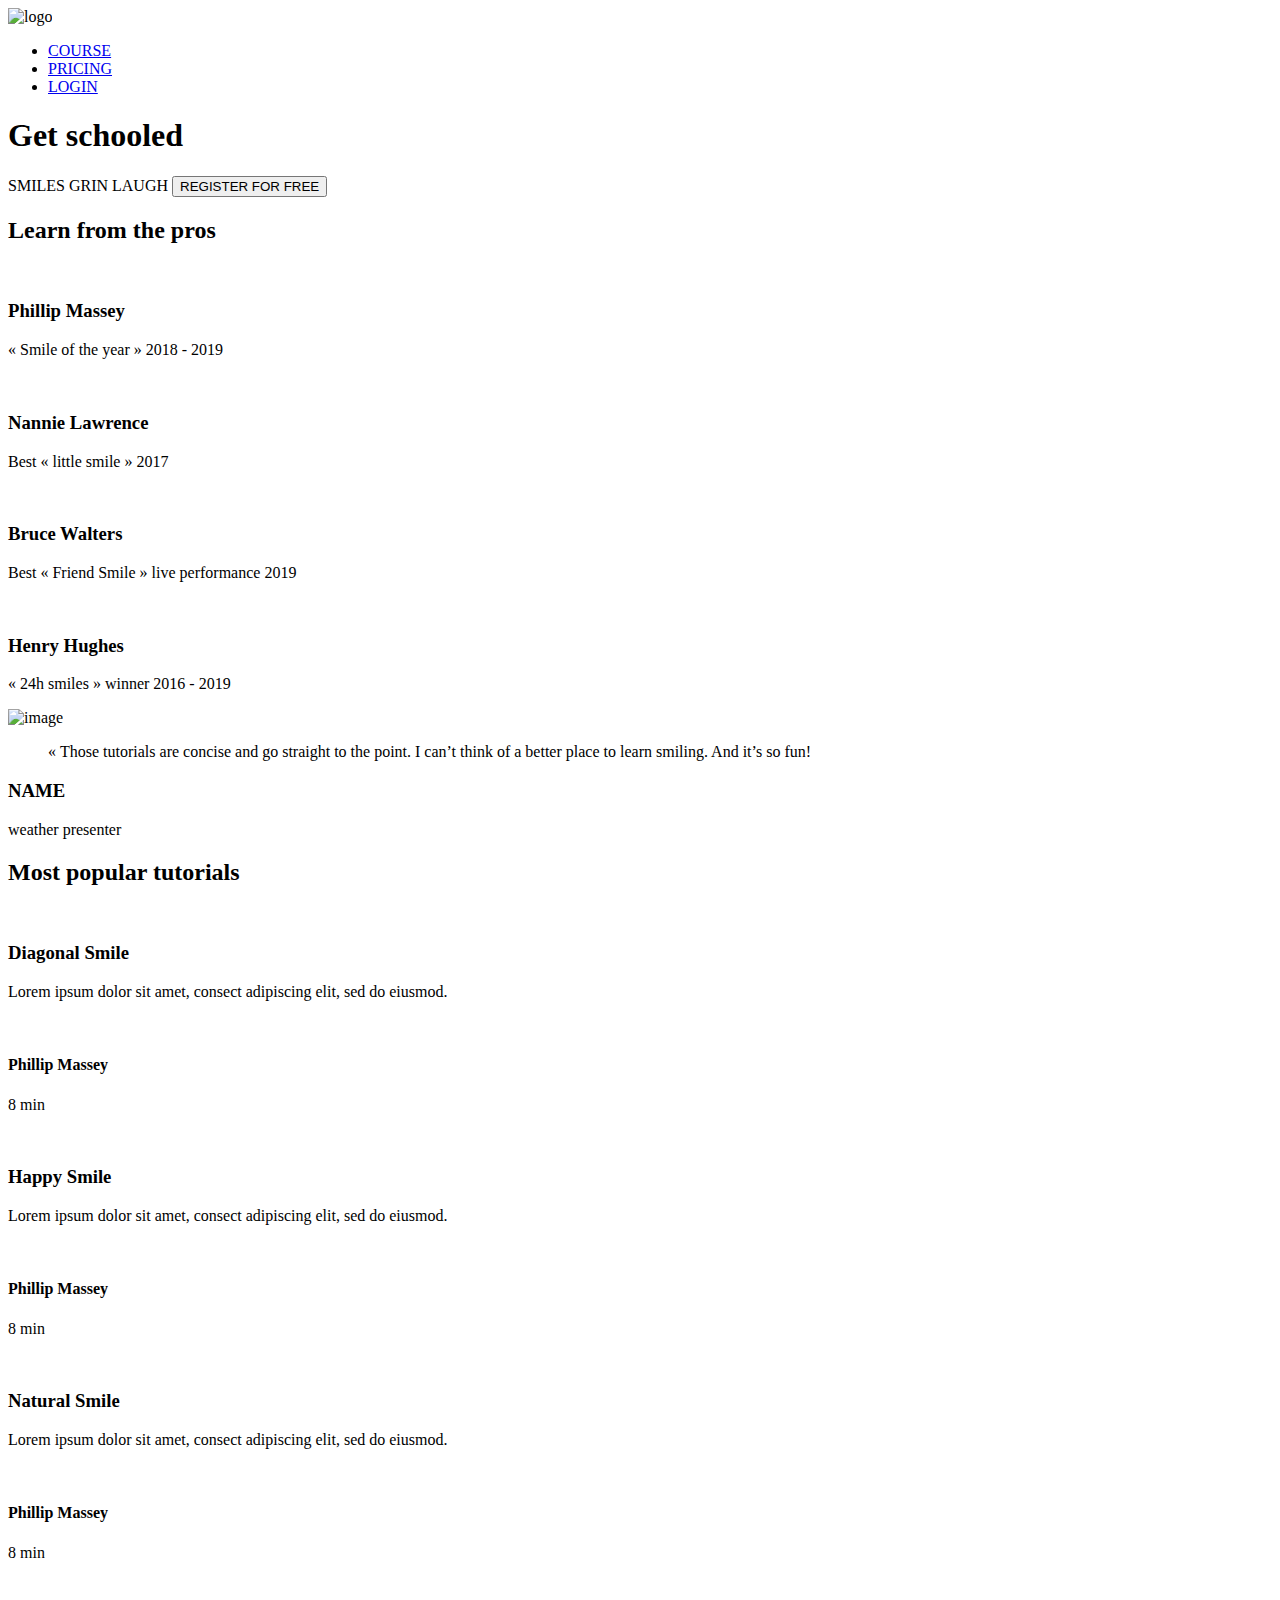
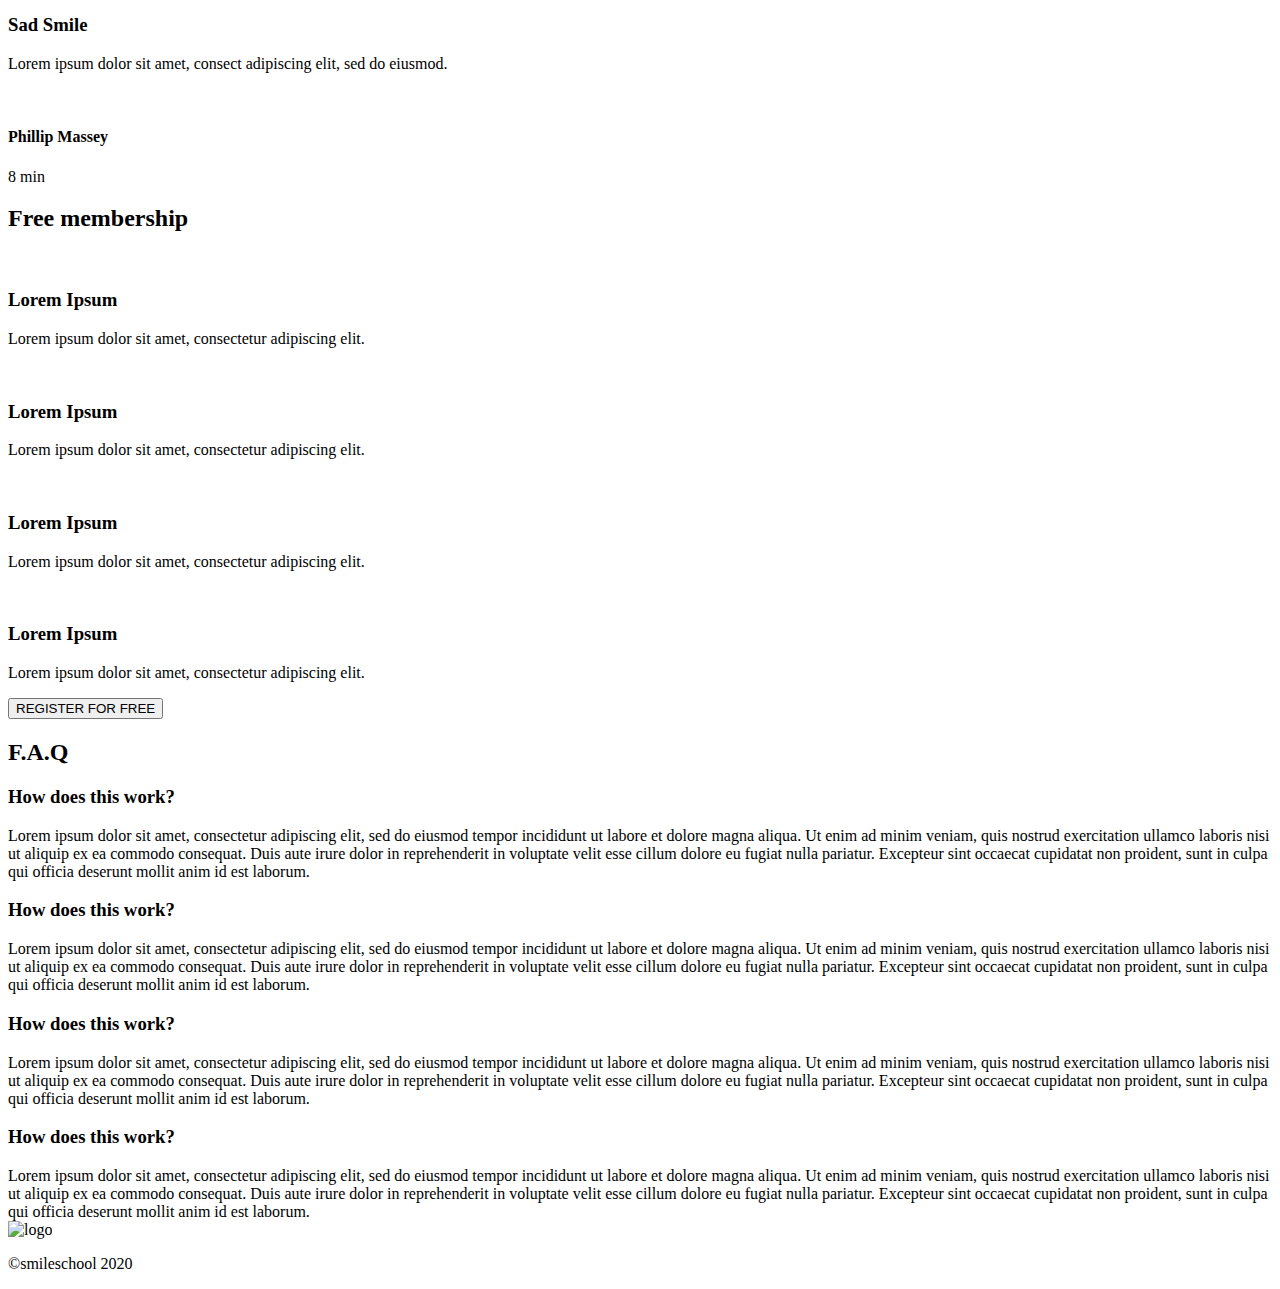
==== css_advanced/index.html @ a1ab59f4 "Initializing the repository,  creating the README file and the index.html file" ====
<!DOCTYPE html>
<html lang="en">
<head>
    <meta charset="UTF-8">
    <meta name="viewport" content="width=device-width, initial-scale=1.0">
    <script src="https://kit.fontawesome.com/4a2b055604.js" crossorigin="anonymous"></script>
    <title>Document</title>
</head>
<body>
    <header>
        <nav>
            <img src="https://fakeimg.pl/250x250?text=Sample+Logo" alt="logo">
          
            <ul>
                <li><a href="#">COURSE</a></li>
                <li><a href="#">PRICING</a></li>
                <li><a href="#">LOGIN</a></li>
            </ul>
        </nav>
        
    </header>
    <main>
        <section>
            <div>
                <h1>Get schooled</h1>
                <span>SMILES</span>
                <span>GRIN</span>
                <span>LAUGH</span>
                <button>REGISTER FOR FREE</button>
            </div>
            <div>
                <h2>Learn from the pros</h2>
                <div>
                    <div>
                        <img src="./images/1 (3).png" alt="">
                        <h3>Phillip Massey</h3>
                        <p>« Smile of the year » 2018 - 2019</p>
                    </div>
                    <div>
                        <img src="./images/6.png" alt="">
                        <h3>Nannie Lawrence</h3>
                        <p>Best « little smile » 2017</p>
                    </div>
                    <div>
                        <img src="./images/7.png" alt="">
                        <h3>Bruce Walters</h3>
                        <p>Best « Friend Smile » live performance 2019</p>
                    </div>
                    <div>
                        <img src="./images/8.png" alt="">
                        <h3>Henry Hughes</h3>
                        <p>« 24h smiles » winner 2016 - 2019</p>
                    </div>
                </div>
            </div>
        </section>
        <section>
            <div>
                <img src="./images/Bitmap.png" alt="image">
            </div>
            <div>
                <blockquote>« Those tutorials are concise and go straight to the point. I can’t think of a better place to learn smiling. And it’s so fun!</blockquote>
                <h3>NAME</h3>
                <P>weather presenter</P>
            </div>
        </section>
        <section>
            <h2>Most popular tutorials</h2>
            <div>
                <img src="./images/Bitmap (1).png" alt="">
                <h3>Diagonal Smile</h3>
                <p>Lorem ipsum dolor sit amet, consect adipiscing elit, sed do eiusmod.</p>
                <div>
                    <img src="./images/1 (3).png" alt="">
                    <h4>Phillip Massey</h4>
                </div>
                <div>
                    <div><i class="fa-solid fa-star"></i></div>
                    <div><i class="fa-solid fa-star"></i></div>
                    <div><i class="fa-solid fa-star"></i></div>
                    <div><i class="fa-solid fa-star"></i></div>
                    <div><i class="fa-solid fa-star"></i></div>
                </div>
                <p>8 min</p>
            </div>
            <div>
                <img src="./images/Bitmap (4).png" alt="">
                <h3>Happy Smile</h3>
                <p>Lorem ipsum dolor sit amet, consect adipiscing elit, sed do eiusmod.</p>
                <div>
                    <img src="./images/1 (3).png" alt="">
                    <h4>Phillip Massey</h4>
                </div>
                <div>
                    <div><i class="fa-solid fa-star"></i></div>
                    <div><i class="fa-solid fa-star"></i></div>
                    <div><i class="fa-solid fa-star"></i></div>
                    <div><i class="fa-solid fa-star"></i></div>
                    <div><i class="fa-solid fa-star"></i></div>
                </div>
                <p>8 min</p>
            </div>
            <div>
                <img src="./images/Bitmap (3).png" alt="">
                <h3>Natural Smile</h3>
                <p>Lorem ipsum dolor sit amet, consect adipiscing elit, sed do eiusmod.</p>
                <div>
                    <img src="./images/1 (3).png" alt="">
                    <h4>Phillip Massey</h4>
                </div>
                <div>
                    <div><i class="fa-solid fa-star"></i></div>
                    <div><i class="fa-solid fa-star"></i></div>
                    <div><i class="fa-solid fa-star"></i></div>
                    <div><i class="fa-solid fa-star"></i></div>
                    <div><i class="fa-solid fa-star"></i></div>
                </div>
                <p>8 min</p>
            </div>
            <div>
                <img src="./images/Bitmap (2).png" alt="">
                <h3>Sad Smile</h3>
                <p>Lorem ipsum dolor sit amet, consect adipiscing elit, sed do eiusmod.</p>
                <div>
                    <img src="./images/1 (3).png" alt="">
                    <h4>Phillip Massey</h4>
                </div>
                <div>
                    <div><i class="fa-solid fa-star"></i></div>
                    <div><i class="fa-solid fa-star"></i></div>
                    <div><i class="fa-solid fa-star"></i></div>
                    <div><i class="fa-solid fa-star"></i></div>
                    <div><i class="fa-solid fa-star"></i></div>
                </div>
                <p>8 min</p>
            </div>
        </section>
        <section>
            <h2>Free membership</h2>
            <div>
                <img src="./images/smile.svg" alt="">
                <h3>Lorem Ipsum</h3>
                <p>Lorem ipsum dolor sit amet, consectetur adipiscing elit.</p>
            </div>
            <div>
                <img src="./images/smile.svg" alt="">
                <h3>Lorem Ipsum</h3>
                <p>Lorem ipsum dolor sit amet, consectetur adipiscing elit.</p>
            </div>
            <div>
                <img src="./images/smile.svg" alt="">
                <h3>Lorem Ipsum</h3>
                <p>Lorem ipsum dolor sit amet, consectetur adipiscing elit.</p>
            </div>
            <div>
                <img src="./images/smile.svg" alt="">
                <h3>Lorem Ipsum</h3>
                <p>Lorem ipsum dolor sit amet, consectetur adipiscing elit.</p>
            </div>
            <button>REGISTER FOR FREE</button>
        </section>
        <section>
            <h2>F.A.Q</h2>
            <div>
                <div>
                    <div>
                        <h3>How does this work?</h3>
                    </div>
                    <div>
                        Lorem ipsum dolor sit amet, consectetur adipiscing elit, sed do eiusmod tempor incididunt ut labore et dolore magna aliqua. Ut enim ad minim veniam, quis nostrud exercitation ullamco laboris nisi ut aliquip ex ea commodo consequat. Duis aute irure dolor in reprehenderit in voluptate velit esse cillum dolore eu fugiat nulla pariatur. Excepteur sint occaecat cupidatat non proident, sunt in culpa qui officia deserunt mollit anim id est laborum.
                    </div>

                    <div>
                        <h3>How does this work?</h3>
                    </div>
                    <div>
                        Lorem ipsum dolor sit amet, consectetur adipiscing elit, sed do eiusmod tempor incididunt ut labore et dolore magna aliqua. Ut enim ad minim veniam, quis nostrud exercitation ullamco laboris nisi ut aliquip ex ea commodo consequat. Duis aute irure dolor in reprehenderit in voluptate velit esse cillum dolore eu fugiat nulla pariatur. Excepteur sint occaecat cupidatat non proident, sunt in culpa qui officia deserunt mollit anim id est laborum.
                    </div>
                </div>
                <div>
                    <div>
                        <h3>How does this work?</h3>
                    </div>
                    <div>
                        Lorem ipsum dolor sit amet, consectetur adipiscing elit, sed do eiusmod tempor incididunt ut labore et dolore magna aliqua. Ut enim ad minim veniam, quis nostrud exercitation ullamco laboris nisi ut aliquip ex ea commodo consequat. Duis aute irure dolor in reprehenderit in voluptate velit esse cillum dolore eu fugiat nulla pariatur. Excepteur sint occaecat cupidatat non proident, sunt in culpa qui officia deserunt mollit anim id est laborum.
                    </div>
                    <div>
                        <h3>How does this work?</h3>
                    </div>
                    <div>
                        Lorem ipsum dolor sit amet, consectetur adipiscing elit, sed do eiusmod tempor incididunt ut labore et dolore magna aliqua. Ut enim ad minim veniam, quis nostrud exercitation ullamco laboris nisi ut aliquip ex ea commodo consequat. Duis aute irure dolor in reprehenderit in voluptate velit esse cillum dolore eu fugiat nulla pariatur. Excepteur sint occaecat cupidatat non proident, sunt in culpa qui officia deserunt mollit anim id est laborum.
                    </div>
                </div>
            </div>
        </section>
    </main>
    <footer>
        <section>
            <div>
                <img src="https://fakeimg.pl/250x250?text=Sample+Logo" alt="logo">
                <div>
                    <i class="fa-brands fa-facebook"></i>
                    <i class="fa-brands fa-twitter"></i>
                    <i class="fa-brands fa-instagram"></i>
                </div>
            </div>
            <p>©smileschool 2020</p>
        </section>
    </footer>
</body>
</html>
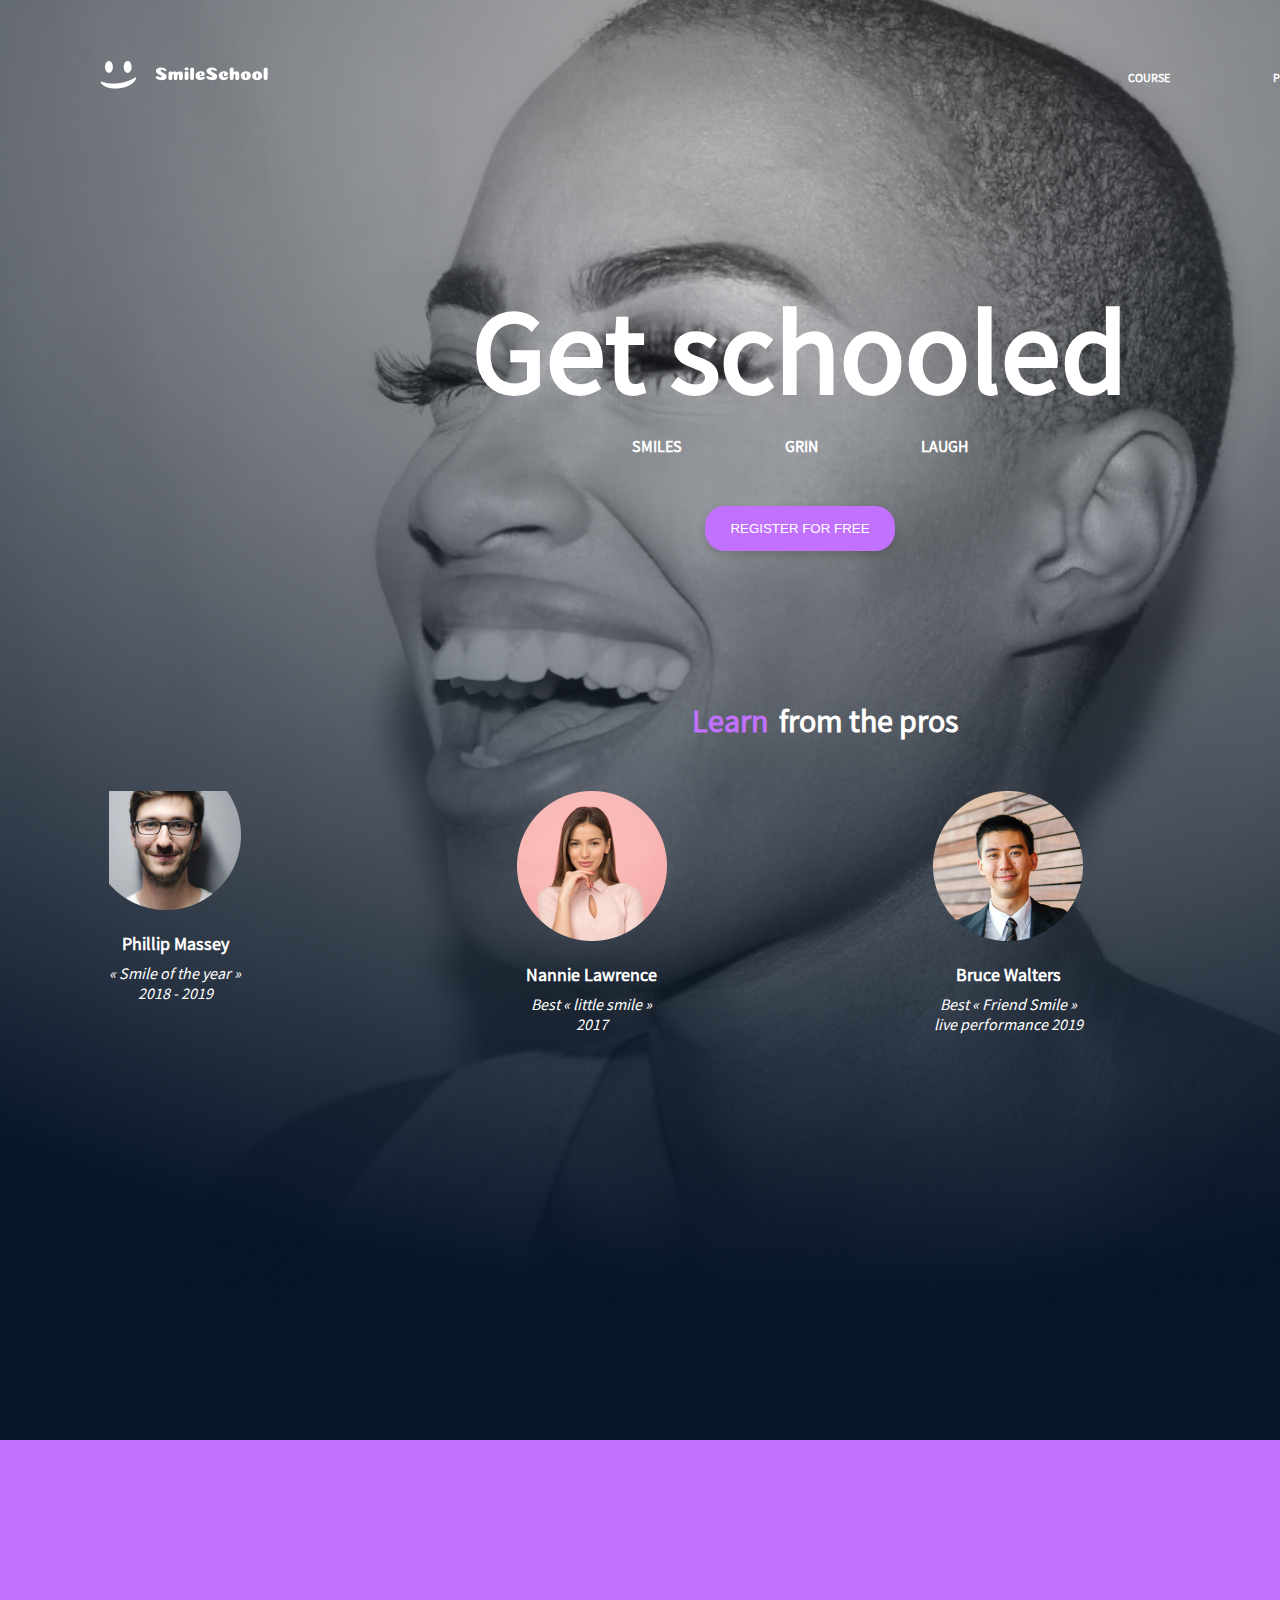
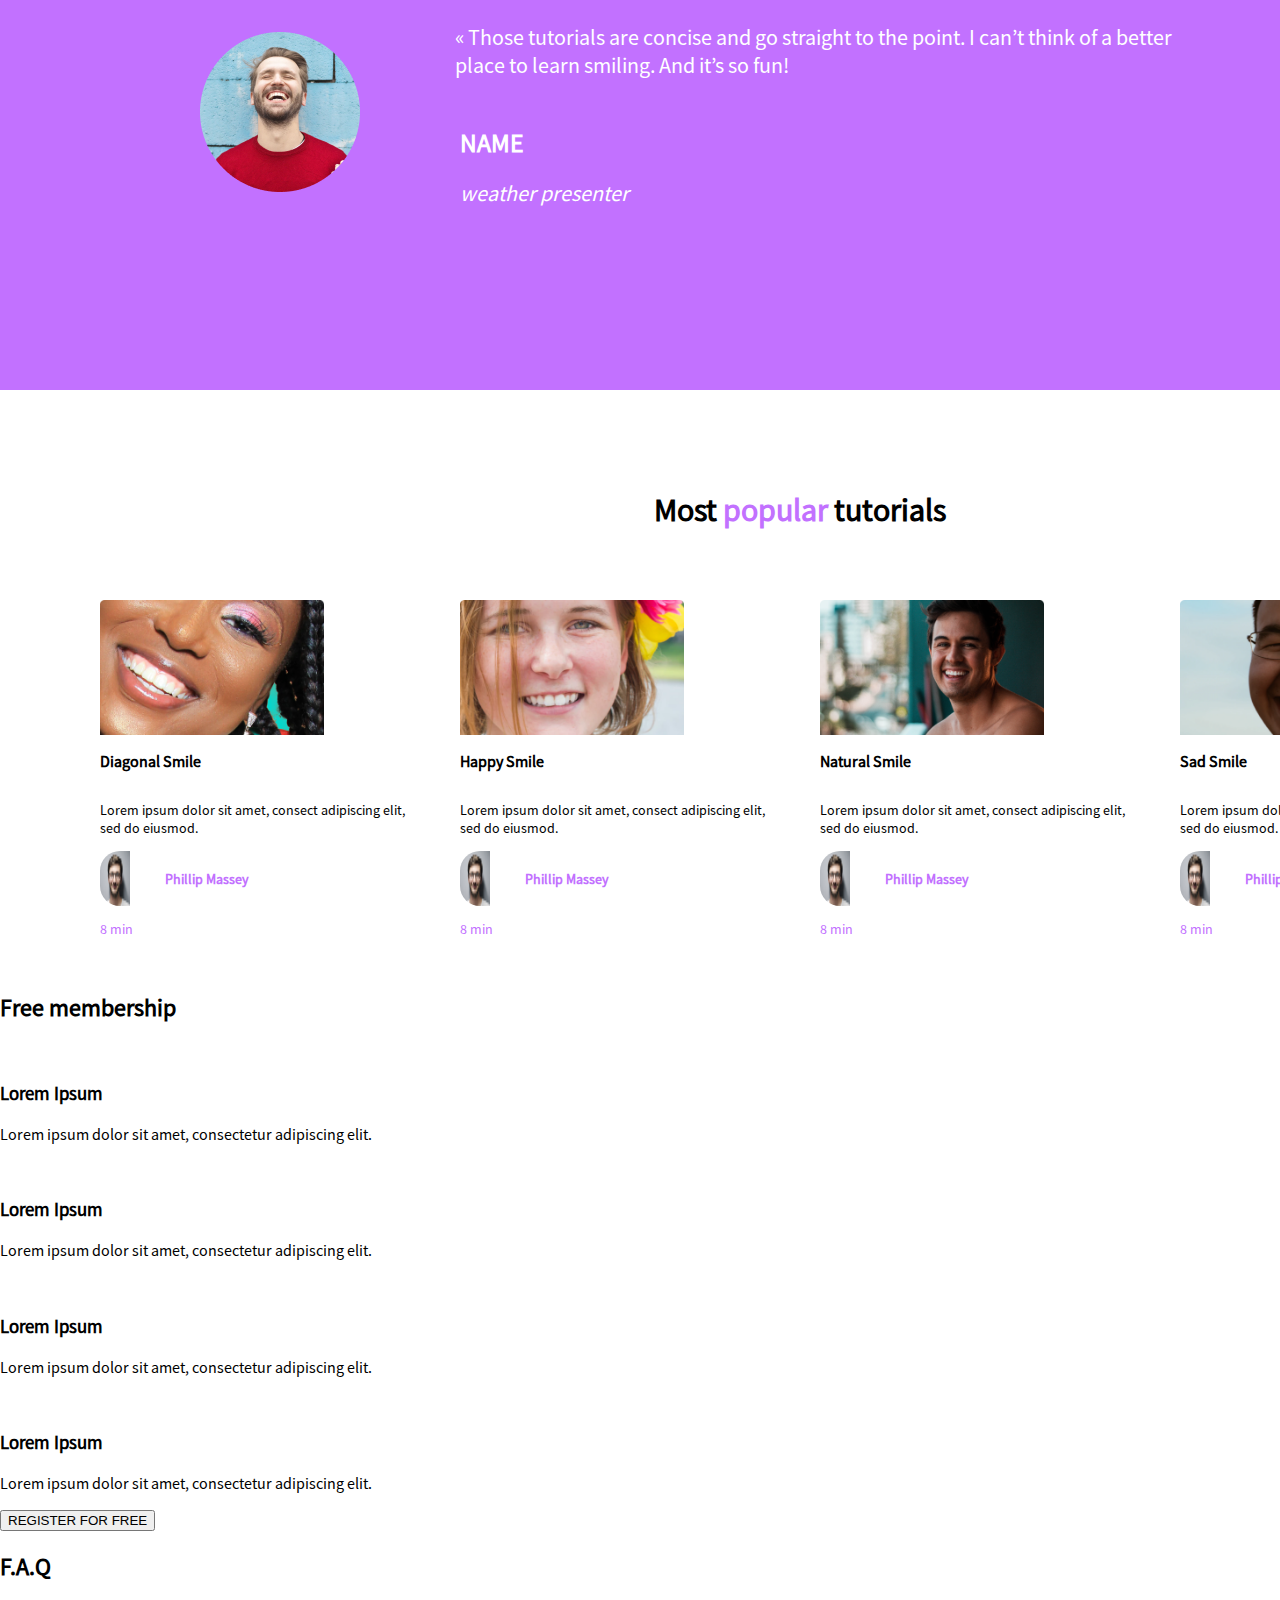
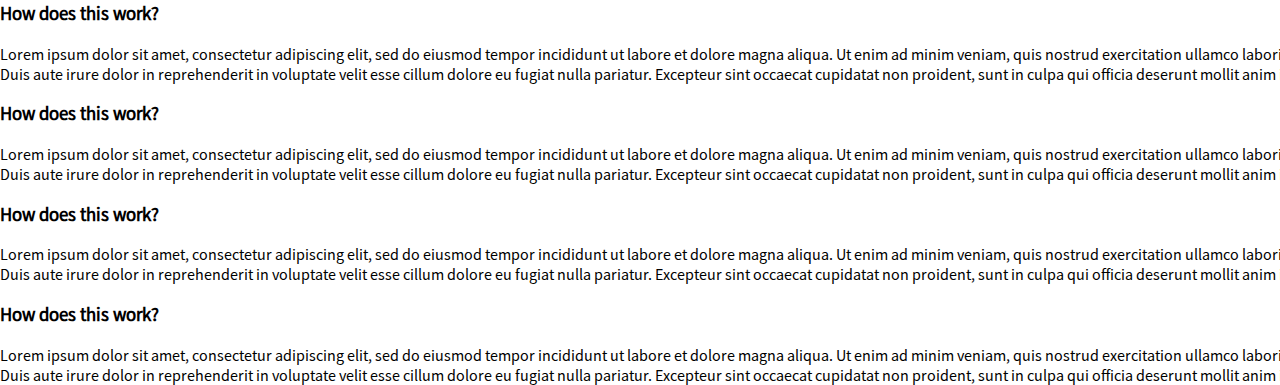
==== commit 3ec2d374: "style:completing with the header, the main first and second section design" ====
--- a/css_advanced/index.html
+++ b/css_advanced/index.html
@@ -3,136 +3,140 @@
 <head>
     <meta charset="UTF-8">
     <meta name="viewport" content="width=device-width, initial-scale=1.0">
-    <script src="https://kit.fontawesome.com/4a2b055604.js" crossorigin="anonymous"></script>
     <title>Document</title>
+    <link rel="stylesheet" href="./styles.css" />
 </head>
 <body>
-    <header>
-        <nav>
-            <img src="https://fakeimg.pl/250x250?text=Sample+Logo" alt="logo">
+    <div class="container">
+        <header>
+            <nav>
+                <img src="logo.png" alt="logo">
           
-            <ul>
-                <li><a href="#">COURSE</a></li>
-                <li><a href="#">PRICING</a></li>
-                <li><a href="#">LOGIN</a></li>
-            </ul>
-        </nav>
+                <ul>
+                    <li><a href="#">COURSE</a></li>
+                    <li><a href="#">PRICING</a></li>
+                    <li><a href="#">LOGIN</a></li>
+                </ul>
+            </nav>
         
-    </header>
-    <main>
-        <section>
-            <div>
-                <h1>Get schooled</h1>
-                <span>SMILES</span>
-                <span>GRIN</span>
-                <span>LAUGH</span>
-                <button>REGISTER FOR FREE</button>
-            </div>
-            <div>
-                <h2>Learn from the pros</h2>
-                <div>
-                    <div>
-                        <img src="./images/1 (3).png" alt="">
-                        <h3>Phillip Massey</h3>
-                        <p>« Smile of the year » 2018 - 2019</p>
-                    </div>
-                    <div>
-                        <img src="./images/6.png" alt="">
-                        <h3>Nannie Lawrence</h3>
-                        <p>Best « little smile » 2017</p>
-                    </div>
-                    <div>
-                        <img src="./images/7.png" alt="">
-                        <h3>Bruce Walters</h3>
-                        <p>Best « Friend Smile » live performance 2019</p>
-                    </div>
-                    <div>
-                        <img src="./images/8.png" alt="">
-                        <h3>Henry Hughes</h3>
-                        <p>« 24h smiles » winner 2016 - 2019</p>
-                    </div>
-                </div>
-            </div>
-        </section>
-        <section>
-            <div>
-                <img src="./images/Bitmap.png" alt="image">
-            </div>
-            <div>
+        </header>
+        <main>
+            <section >
+                <div>
+                    <h1>Get schooled</h1>
+                    <span>SMILES</span>
+                    <span>GRIN</span>
+                    <span>LAUGH</span>
+                    <br/>
+                    <button>REGISTER FOR FREE</button>
+                </div>
+                <div>
+                    <h2><span id="word">Learn</span>from the pros</h2>
+                    <div id="avatar">
+                        <div>
+                            <img src="./avatar(1).png" alt="">
+                            <h3>Phillip Massey</h3>
+                            <p>« Smile of the year » 2018 - 2019</p>
+                        </div>
+                        <div>
+                            <img src="./avatar.png" alt="">
+                            <h3>Nannie Lawrence</h3>
+                            <p>Best « little smile » 2017</p>
+                        </div>
+                        <div>
+                            <img src="./avatar(2).png" alt="">
+                            <h3>Bruce Walters</h3>
+                            <p>Best « Friend Smile » live performance 2019</p>
+                        </div>
+                        <div>
+                            <img src="./avatar(3).png" alt="">
+                            <h3>Henry Hughes</h3>
+                            <p>« 24h smiles » winner 2016 - 2019</p>
+                        </div>
+                    </div>
+                </div>
+            </section>
+        <section id="quote">
+            <div>
+                <img src="./avatar5.png" alt="image">
+            </div>
+            <div id="testimonial">
                 <blockquote>« Those tutorials are concise and go straight to the point. I can’t think of a better place to learn smiling. And it’s so fun!</blockquote>
                 <h3>NAME</h3>
                 <P>weather presenter</P>
             </div>
         </section>
-        <section>
-            <h2>Most popular tutorials</h2>
-            <div>
-                <img src="./images/Bitmap (1).png" alt="">
+        <section id="tutorial">
+            <h2>Most <span>popular</span> tutorials</h2>
+            <div id="tuto-container">
+            <div class="tuto">
+                <img src="./preview(3).png" alt="">
                 <h3>Diagonal Smile</h3>
                 <p>Lorem ipsum dolor sit amet, consect adipiscing elit, sed do eiusmod.</p>
                 <div>
-                    <img src="./images/1 (3).png" alt="">
-                    <h4>Phillip Massey</h4>
-                </div>
-                <div>
-                    <div><i class="fa-solid fa-star"></i></div>
-                    <div><i class="fa-solid fa-star"></i></div>
-                    <div><i class="fa-solid fa-star"></i></div>
-                    <div><i class="fa-solid fa-star"></i></div>
-                    <div><i class="fa-solid fa-star"></i></div>
-                </div>
-                <p>8 min</p>
-            </div>
-            <div>
-                <img src="./images/Bitmap (4).png" alt="">
+                    <img src="./1.png" alt="">
+                    <h4>Phillip Massey</h4>
+                </div>
+                <div class="icon">
+                    <div><i class="fa-solid fa-star"></i></div>
+                    <div><i class="fa-solid fa-star"></i></div>
+                    <div><i class="fa-solid fa-star"></i></div>
+                    <div><i class="fa-solid fa-star"></i></div>
+                    <div><i class="fa-solid fa-star"></i></div>
+                </div>
+                <p class="duration">8 min</p>
+            </div>
+            <div class="tuto">
+                <img src="./preview(2).png" alt="">
                 <h3>Happy Smile</h3>
                 <p>Lorem ipsum dolor sit amet, consect adipiscing elit, sed do eiusmod.</p>
                 <div>
-                    <img src="./images/1 (3).png" alt="">
-                    <h4>Phillip Massey</h4>
-                </div>
-                <div>
-                    <div><i class="fa-solid fa-star"></i></div>
-                    <div><i class="fa-solid fa-star"></i></div>
-                    <div><i class="fa-solid fa-star"></i></div>
-                    <div><i class="fa-solid fa-star"></i></div>
-                    <div><i class="fa-solid fa-star"></i></div>
-                </div>
-                <p>8 min</p>
-            </div>
-            <div>
-                <img src="./images/Bitmap (3).png" alt="">
+                    <img src="./1.png" alt="">
+                    <h4>Phillip Massey</h4>
+                </div>
+                <div class="icon">
+                    <div><i class="fa-solid fa-star"></i></div>
+                    <div><i class="fa-solid fa-star"></i></div>
+                    <div><i class="fa-solid fa-star"></i></div>
+                    <div><i class="fa-solid fa-star"></i></div>
+                    <div><i class="fa-solid fa-star"></i></div>
+                </div>
+                <p class="duration">8 min</p>
+            </div>
+            <div class="tuto">
+                <img src="./preview(1).png" alt="">
                 <h3>Natural Smile</h3>
                 <p>Lorem ipsum dolor sit amet, consect adipiscing elit, sed do eiusmod.</p>
                 <div>
-                    <img src="./images/1 (3).png" alt="">
-                    <h4>Phillip Massey</h4>
-                </div>
-                <div>
-                    <div><i class="fa-solid fa-star"></i></div>
-                    <div><i class="fa-solid fa-star"></i></div>
-                    <div><i class="fa-solid fa-star"></i></div>
-                    <div><i class="fa-solid fa-star"></i></div>
-                    <div><i class="fa-solid fa-star"></i></div>
-                </div>
-                <p>8 min</p>
-            </div>
-            <div>
-                <img src="./images/Bitmap (2).png" alt="">
+                    <img src="./1.png" alt="">
+                    <h4>Phillip Massey</h4>
+                </div>
+                <div class="icon">
+                    <div><i class="fa-solid fa-star"></i></div>
+                    <div><i class="fa-solid fa-star"></i></div>
+                    <div><i class="fa-solid fa-star"></i></div>
+                    <div><i class="fa-solid fa-star"></i></div>
+                    <div><i class="fa-solid fa-star"></i></div>
+                </div>
+                <p class="duration">8 min</p>
+            </div>
+            <div class="tuto">
+                <img src="./preview.png" alt="">
                 <h3>Sad Smile</h3>
                 <p>Lorem ipsum dolor sit amet, consect adipiscing elit, sed do eiusmod.</p>
                 <div>
-                    <img src="./images/1 (3).png" alt="">
-                    <h4>Phillip Massey</h4>
-                </div>
-                <div>
-                    <div><i class="fa-solid fa-star"></i></div>
-                    <div><i class="fa-solid fa-star"></i></div>
-                    <div><i class="fa-solid fa-star"></i></div>
-                    <div><i class="fa-solid fa-star"></i></div>
-                    <div><i class="fa-solid fa-star"></i></div>
-                </div>
-                <p>8 min</p>
+                    <img src="./1.png" alt="">
+                    <h4>Phillip Massey</h4>
+                </div>
+                <div class="icon">
+                    <div><i class="fa-solid fa-star"></i></div>
+                    <div><i class="fa-solid fa-star"></i></div>
+                    <div><i class="fa-solid fa-star"></i></div>
+                    <div><i class="fa-solid fa-star"></i></div>
+                    <div><i class="fa-solid fa-star"></i></div>
+                </div>
+                <p class="duration">8 min</p>
+            </div>
             </div>
         </section>
         <section>
@@ -194,10 +198,11 @@
             </div>
         </section>
     </main>
+    </div>
     <footer>
         <section>
             <div>
-                <img src="https://fakeimg.pl/250x250?text=Sample+Logo" alt="logo">
+                <img src="./logo.png" alt="logo">
                 <div>
                     <i class="fa-brands fa-facebook"></i>
                     <i class="fa-brands fa-twitter"></i>
@@ -207,5 +212,6 @@
             <p>©smileschool 2020</p>
         </section>
     </footer>
+
 </body>
 </html>--- a/css_advanced/styles.css
+++ b/css_advanced/styles.css
@@ -0,0 +1,190 @@
+@font-face {
+    font-family: "Sans Source Pro";
+    src: url("../fonts/SourceSansPro-Regular.otf");
+}
+@font-face {
+    font-family: "Spin Cycle";
+    src: url("../fonts/spincycle_ot.otf");
+}
+body{
+    padding: 0px;
+    margin: 0px;
+    font-family:  "Sans Source Pro", "Spin Cycle" ;
+}
+header{
+    width: 100%;
+    height: 100px;
+    position: relative; /* Set position to relative */
+}
+main section:first-child{
+    width: 100%;
+    height: 80em;
+    position: relative; /* Set position to relative */
+    margin-top: -5px; /* This brings the element2 closer to element1 */
+    color: white;
+    padding-top: 100px;
+    padding-bottom: 0px;
+    text-align: center;
+}
+
+.container{
+    background-image: url('./background.png') ;/* Replace with your image URL */
+    background-size: cover; /* Cover the entire container */
+    background-position: center; /* Center the image */
+    width: 100em;
+    height: 90em;
+    position: absolute; /*Position it over the container */
+    top: 0; /* Set to top of container */
+    left: 0; /* Set to left of container */
+    z-index: 0; /* Set it below the elements */
+}
+nav{
+    display: flex;    /* Use flexbox layout */
+    justify-content: space-between; /* Space between the logo and menu */
+    align-items: center; /* Center items vertically */
+    padding: 0px 100px; /* Padding around the navbar */
+}
+nav ul li{
+    list-style-type: none;
+    display: inline-block;
+    padding: 50px;
+    text-decoration: none;
+    color: white;  
+}
+nav ul li a{
+    color: white; /* Couleur du texte */
+    font-size: 12px;
+    font-weight: bold;
+    text-decoration: none; /* Retire le soulignement */
+    text-transform: uppercase;
+    transition: all 1s ease-out;/* Transition pour l'effet au survol */  
+}
+header nav img{
+    cursor: pointer;
+}
+main section:first-child div h1{
+    text-align: center;
+    font-size: 120px;
+    margin-bottom: 10px;
+
+}
+main section:first-child div span{
+    display: inline;
+    font-size: 16px;
+    font-weight: bold;
+    padding: 0px 50px;
+}
+main section:first-child div button{
+    margin-top: 50px;
+    border-radius: 20px;
+    background-color: rgb(194, 113, 255);
+    color: white;
+    box-shadow: inset;
+    cursor: pointer; /* Changement de curseur */
+    box-shadow: 0 4px 8px rgba(24, 23, 23, 0.2); /* Ombre */
+    transition: box-shadow 0.3s ease; /* Effet de transition */
+    padding: 15px 25px;
+    border: none;
+}
+main section:first-child div h2 {
+    margin-top: 150px;
+    margin-bottom: 50px;
+    font-size: 32px;
+}
+#word{
+    margin-top: 150px;
+    margin-bottom: 50px;
+    font-size: 32px;
+    color: rgb(194, 113, 255) ;
+    margin-right: -40px;
+}
+#avatar{
+    display: flex;
+    flex-direction: row;
+    justify-content: space-between;
+    padding: 0px 100px; /* Padding around the line of image */
+}
+#avatar p{
+    width: 150px;
+    margin-top: -10px;
+    font-style: italic;
+    font-size: 16px;
+}
+#avatar h3{
+    font-size: 18px;
+}
+main #quote{
+    background-color: rgb(194, 113, 255);
+    height: 25em;
+    margin-top: -35px;
+    color: white;
+    font-size: 22px;
+    padding: 0px 100px;
+    display: flex;
+    align-items: center;
+}
+#quote div img{
+    padding: 0px 100px;
+}
+#testimonial{
+    display: flex;
+    flex-direction: column;
+    align-items: start;
+    padding-right: 250px;
+    font-size: 22px;
+}
+#testimonial blockquote{
+    margin-left: -5px;
+}
+#testimonial p{
+    font-style: italic;
+    margin-top: -5px;
+}
+#tutorial h2{
+    text-align: center;
+    margin-top: 100px;
+    margin-bottom: 50px;
+    font-size: 32px;
+
+}
+#tuto-container{
+    display: flex;
+    flex-direction: row;
+}
+.tuto {
+    display: flex;
+    flex-direction: column;
+    justify-content: center;
+    font-size: 14px;
+    padding: 20px;
+}
+.tuto:first-child{
+    padding-left: 100px;
+}
+.tuto:last-child{
+    padding-right:100px;
+}
+.tuto>img{
+    width: 70%;
+}
+.tuto h3{
+    font-size: 16px;
+}
+.tuto p{
+    font-size: 14px;
+}
+.tuto h4, .duration, #tutorial span{
+    color:  rgb(194, 113, 255);
+}
+.tuto div{
+display: flex;
+flex-direction: row;
+}
+.tuto div img[alt=""]{
+    padding-right: 35px;
+    border-radius: 20px 20px 20px 20px;
+}
+.icon>p{
+    padding-left: 200px;
+}
+
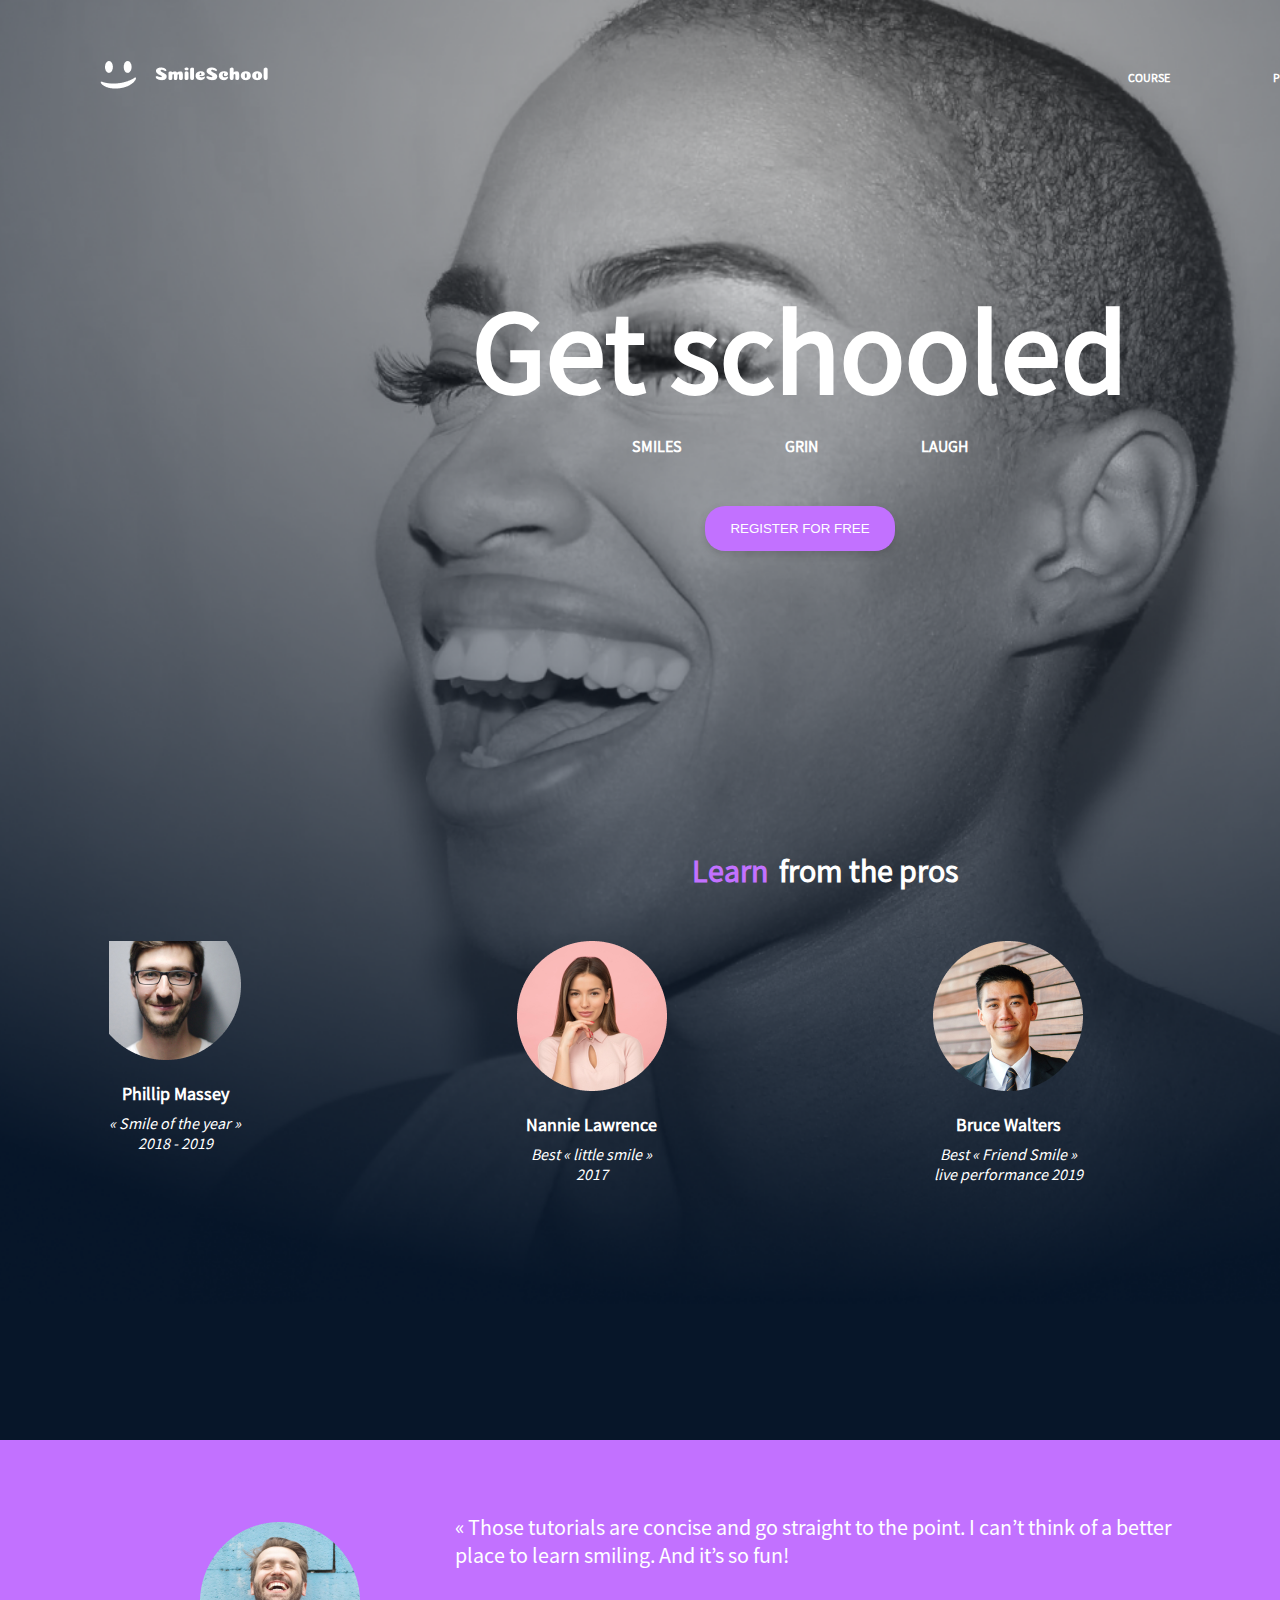
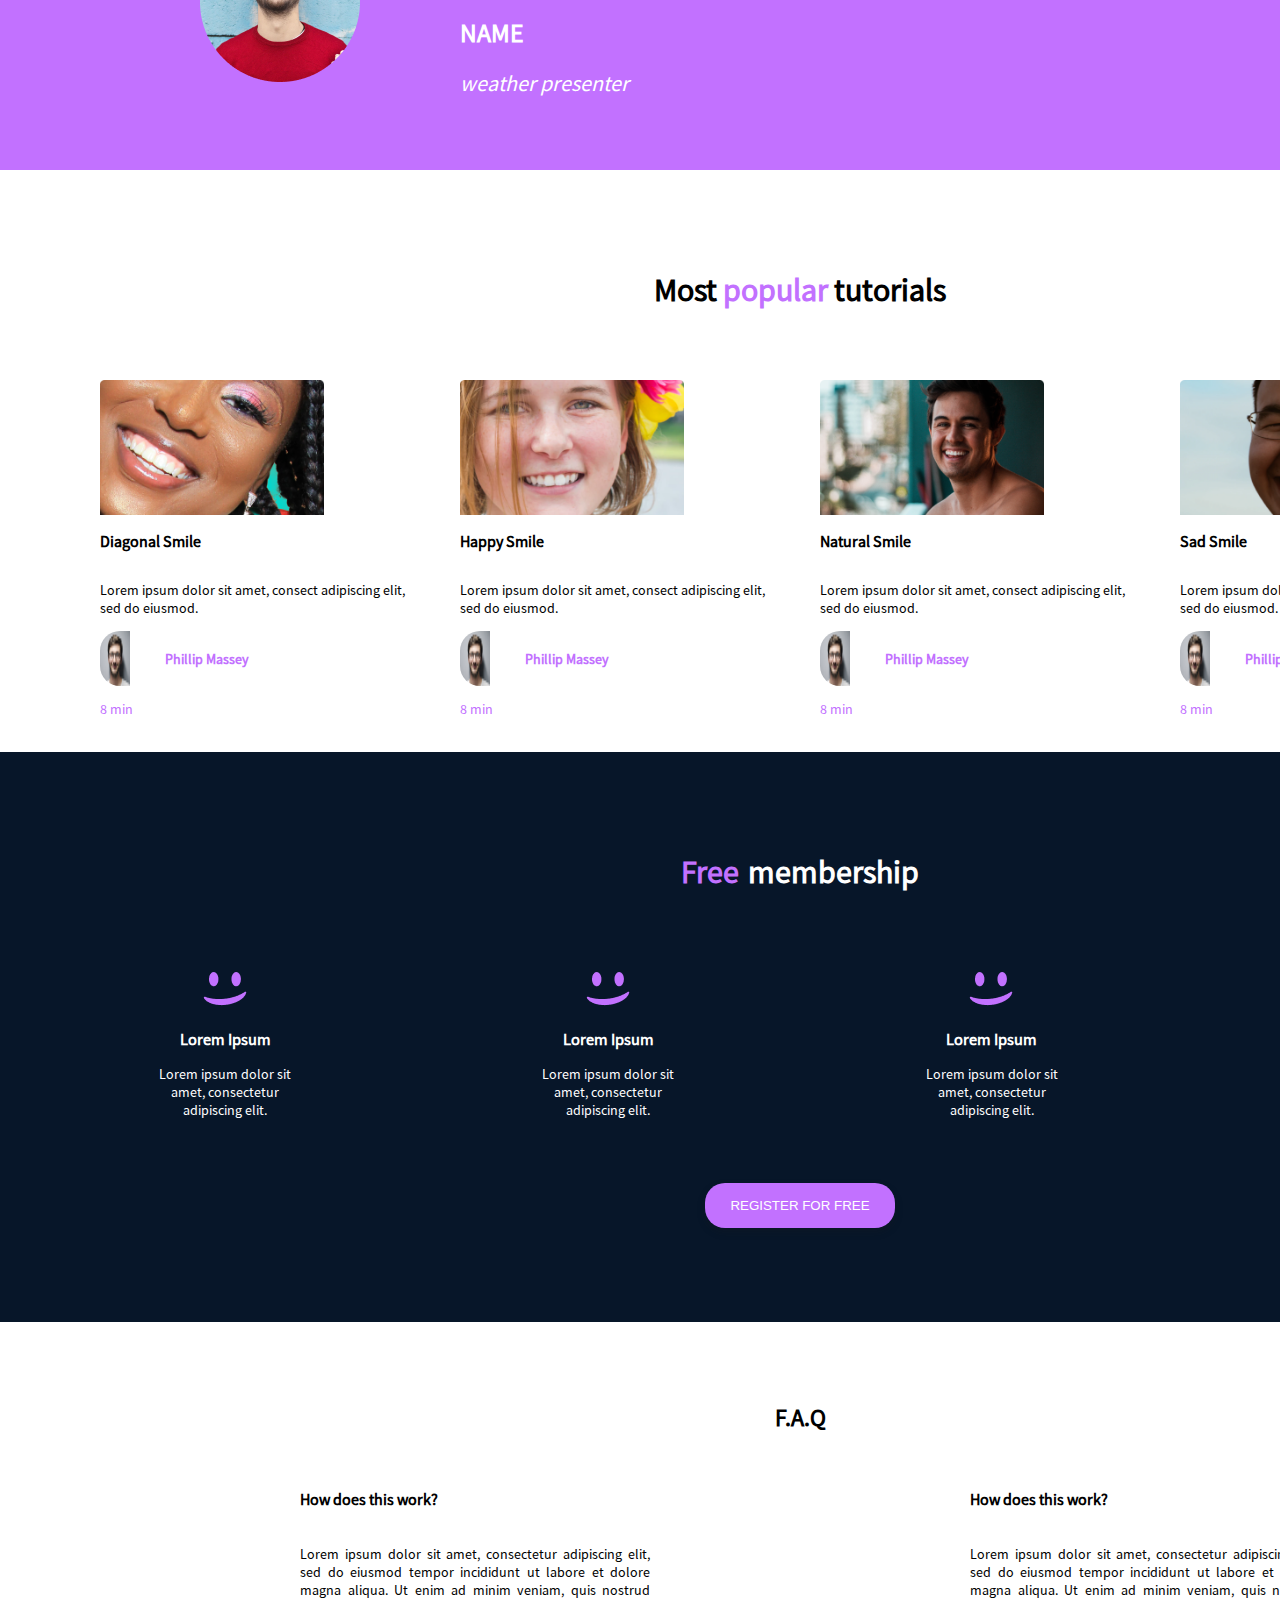
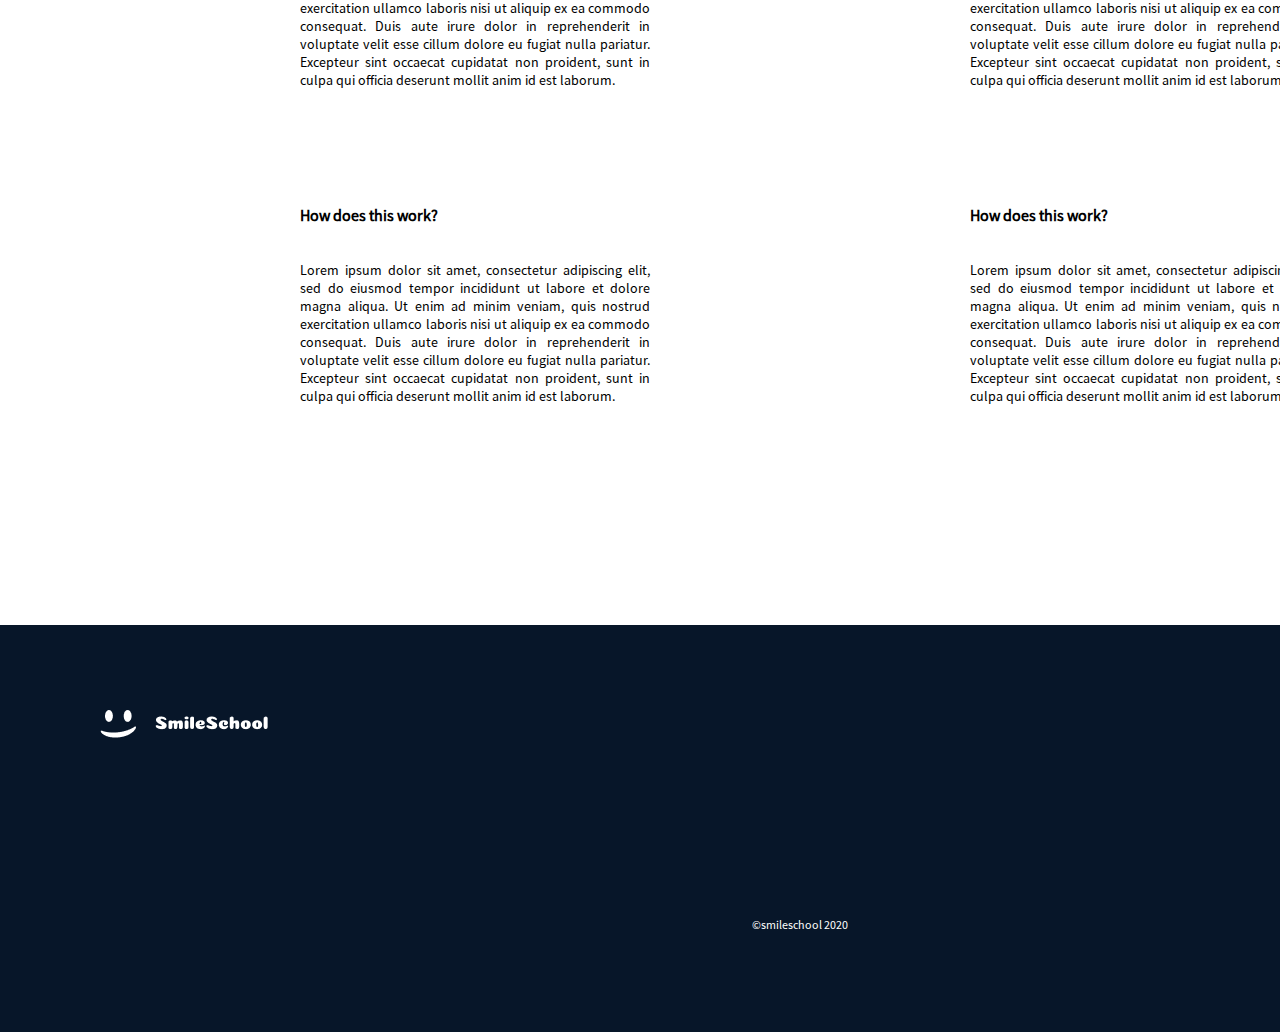
==== commit 77750235: "style: finish the css  web page" ====
--- a/css_advanced/index.html
+++ b/css_advanced/index.html
@@ -3,6 +3,7 @@
 <head>
     <meta charset="UTF-8">
     <meta name="viewport" content="width=device-width, initial-scale=1.0">
+   
     <title>Document</title>
     <link rel="stylesheet" href="./styles.css" />
 </head>
@@ -69,136 +70,145 @@
         <section id="tutorial">
             <h2>Most <span>popular</span> tutorials</h2>
             <div id="tuto-container">
-            <div class="tuto">
-                <img src="./preview(3).png" alt="">
-                <h3>Diagonal Smile</h3>
-                <p>Lorem ipsum dolor sit amet, consect adipiscing elit, sed do eiusmod.</p>
-                <div>
-                    <img src="./1.png" alt="">
-                    <h4>Phillip Massey</h4>
-                </div>
-                <div class="icon">
-                    <div><i class="fa-solid fa-star"></i></div>
-                    <div><i class="fa-solid fa-star"></i></div>
-                    <div><i class="fa-solid fa-star"></i></div>
-                    <div><i class="fa-solid fa-star"></i></div>
-                    <div><i class="fa-solid fa-star"></i></div>
-                </div>
-                <p class="duration">8 min</p>
-            </div>
-            <div class="tuto">
-                <img src="./preview(2).png" alt="">
-                <h3>Happy Smile</h3>
-                <p>Lorem ipsum dolor sit amet, consect adipiscing elit, sed do eiusmod.</p>
-                <div>
-                    <img src="./1.png" alt="">
-                    <h4>Phillip Massey</h4>
-                </div>
-                <div class="icon">
-                    <div><i class="fa-solid fa-star"></i></div>
-                    <div><i class="fa-solid fa-star"></i></div>
-                    <div><i class="fa-solid fa-star"></i></div>
-                    <div><i class="fa-solid fa-star"></i></div>
-                    <div><i class="fa-solid fa-star"></i></div>
-                </div>
-                <p class="duration">8 min</p>
-            </div>
-            <div class="tuto">
-                <img src="./preview(1).png" alt="">
-                <h3>Natural Smile</h3>
-                <p>Lorem ipsum dolor sit amet, consect adipiscing elit, sed do eiusmod.</p>
-                <div>
-                    <img src="./1.png" alt="">
-                    <h4>Phillip Massey</h4>
-                </div>
-                <div class="icon">
-                    <div><i class="fa-solid fa-star"></i></div>
-                    <div><i class="fa-solid fa-star"></i></div>
-                    <div><i class="fa-solid fa-star"></i></div>
-                    <div><i class="fa-solid fa-star"></i></div>
-                    <div><i class="fa-solid fa-star"></i></div>
-                </div>
-                <p class="duration">8 min</p>
-            </div>
-            <div class="tuto">
-                <img src="./preview.png" alt="">
-                <h3>Sad Smile</h3>
-                <p>Lorem ipsum dolor sit amet, consect adipiscing elit, sed do eiusmod.</p>
-                <div>
-                    <img src="./1.png" alt="">
-                    <h4>Phillip Massey</h4>
-                </div>
-                <div class="icon">
-                    <div><i class="fa-solid fa-star"></i></div>
-                    <div><i class="fa-solid fa-star"></i></div>
-                    <div><i class="fa-solid fa-star"></i></div>
-                    <div><i class="fa-solid fa-star"></i></div>
-                    <div><i class="fa-solid fa-star"></i></div>
-                </div>
-                <p class="duration">8 min</p>
-            </div>
-            </div>
-        </section>
-        <section>
-            <h2>Free membership</h2>
-            <div>
-                <img src="./images/smile.svg" alt="">
-                <h3>Lorem Ipsum</h3>
-                <p>Lorem ipsum dolor sit amet, consectetur adipiscing elit.</p>
-            </div>
-            <div>
-                <img src="./images/smile.svg" alt="">
-                <h3>Lorem Ipsum</h3>
-                <p>Lorem ipsum dolor sit amet, consectetur adipiscing elit.</p>
-            </div>
-            <div>
-                <img src="./images/smile.svg" alt="">
-                <h3>Lorem Ipsum</h3>
-                <p>Lorem ipsum dolor sit amet, consectetur adipiscing elit.</p>
-            </div>
-            <div>
-                <img src="./images/smile.svg" alt="">
-                <h3>Lorem Ipsum</h3>
-                <p>Lorem ipsum dolor sit amet, consectetur adipiscing elit.</p>
+                <div class="tuto">
+                    <img src="./preview(3).png" alt="">
+                    <h3>Diagonal Smile</h3>
+                    <p>Lorem ipsum dolor sit amet, consect adipiscing elit, sed do eiusmod.</p>
+                    <div>
+                        <img src="./1.png" alt="">
+                        <h4>Phillip Massey</h4>
+                    </div>
+                    <div class="icon">
+                        <div><i class="fa-solid fa-star"></i></div>
+                        <div><i class="fa-solid fa-star"></i></div>
+                        <div><i class="fa-solid fa-star"></i></div>
+                        <div><i class="fa-solid fa-star"></i></div>
+                        <div><i class="fa-solid fa-star"></i></div>
+                    </div>
+                    <p class="duration">8 min</p>
+                </div>
+                <div class="tuto">
+                    <img src="./preview(2).png" alt="">
+                    <h3>Happy Smile</h3>
+                    <p>Lorem ipsum dolor sit amet, consect adipiscing elit, sed do eiusmod.</p>
+                    <div>
+                        <img src="./1.png" alt="">
+                        <h4>Phillip Massey</h4>
+                    </div>
+                    <div class="icon">
+                        <div><i class="fa-solid fa-star"></i></div>
+                        <div><i class="fa-solid fa-star"></i></div>
+                        <div><i class="fa-solid fa-star"></i></div>
+                        <div><i class="fa-solid fa-star"></i></div>
+                        <div><i class="fa-solid fa-star"></i></div>
+                    </div>
+                    <p class="duration">8 min</p>
+                </div>
+                <div class="tuto">
+                    <img src="./preview(1).png" alt="">
+                    <h3>Natural Smile</h3>
+                    <p>Lorem ipsum dolor sit amet, consect adipiscing elit, sed do eiusmod.</p>
+                    <div>
+                        <img src="./1.png" alt="">
+                        <h4>Phillip Massey</h4>
+                    </div>
+                    <div class="icon">
+                        <div><i class="fa-solid fa-star"></i></div>
+                        <div><i class="fa-solid fa-star"></i></div>
+                        <div><i class="fa-solid fa-star"></i></div>
+                        <div><i class="fa-solid fa-star"></i></div>
+                        <div><i class="fa-solid fa-star"></i></div>
+                    </div>
+                    <p class="duration">8 min</p>
+                </div>
+                <div class="tuto">
+                    <img src="./preview.png" alt="">
+                    <h3>Sad Smile</h3>
+                    <p>Lorem ipsum dolor sit amet, consect adipiscing elit, sed do eiusmod.</p>
+                    <div>
+                        <img src="./1.png" alt="">
+                        <h4>Phillip Massey</h4>
+                    </div>
+                    <div class="icon">
+                        <div><i class="fa-solid fa-star"></i></div>
+                        <div><i class="fa-solid fa-star"></i></div>
+                        <div><i class="fa-solid fa-star"></i></div>
+                        <div><i class="fa-solid fa-star"></i></div>
+                        <div><i class="fa-solid fa-star"></i></div>
+                    </div>
+                    <p class="duration">8 min</p>
+                </div>
+            </div>
+        </section>
+        <section id="membership">
+            <h2><span>Free</span> membership</h2>
+            <div id="member-container">
+                <div class="member">
+                    <img src="./smile.png" alt="">
+                    <h3>Lorem Ipsum</h3>
+                    <p>Lorem ipsum dolor sit amet, consectetur adipiscing elit.</p>
+                </div>
+                <div class="member">
+                    <img src="./smile.png" alt="">
+                    <h3>Lorem Ipsum</h3>
+                    <p>Lorem ipsum dolor sit amet, consectetur adipiscing elit.</p>
+                </div>
+                <div class="member">
+                    <img src="./smile.png" alt="">
+                    <h3>Lorem Ipsum</h3>
+                    <p>Lorem ipsum dolor sit amet, consectetur adipiscing elit.</p>
+                </div>
+                <div class="member">
+                    <img src="./smile.png" alt="">
+                    <h3>Lorem Ipsum</h3>
+                    <p>Lorem ipsum dolor sit amet, consectetur adipiscing elit.</p>
+                </div>
             </div>
             <button>REGISTER FOR FREE</button>
         </section>
-        <section>
+        <section id="faq">
             <h2>F.A.Q</h2>
-            <div>
-                <div>
-                    <div>
-                        <h3>How does this work?</h3>
-                    </div>
-                    <div>
-                        Lorem ipsum dolor sit amet, consectetur adipiscing elit, sed do eiusmod tempor incididunt ut labore et dolore magna aliqua. Ut enim ad minim veniam, quis nostrud exercitation ullamco laboris nisi ut aliquip ex ea commodo consequat. Duis aute irure dolor in reprehenderit in voluptate velit esse cillum dolore eu fugiat nulla pariatur. Excepteur sint occaecat cupidatat non proident, sunt in culpa qui officia deserunt mollit anim id est laborum.
+            <div id="faq-row">
+                <div class="faq-column">
+                    <div class="top-column">
+                        <div>
+                            <h3>How does this work?</h3>
+                        </div>
+                        <div>
+                            Lorem ipsum dolor sit amet, consectetur adipiscing elit, sed do eiusmod tempor incididunt ut labore et dolore magna aliqua. Ut enim ad minim veniam, quis nostrud exercitation ullamco laboris nisi ut aliquip ex ea commodo consequat. Duis aute irure dolor in reprehenderit in voluptate velit esse cillum dolore eu fugiat nulla pariatur. Excepteur sint occaecat cupidatat non proident, sunt in culpa qui officia deserunt mollit anim id est laborum.
+                        </div>
+                    </div>
+                    <div>
+                        <div>
+                            <h3>How does this work?</h3>
+                        </div>
+                        <div>
+                            Lorem ipsum dolor sit amet, consectetur adipiscing elit, sed do eiusmod tempor incididunt ut labore et dolore magna aliqua. Ut enim ad minim veniam, quis nostrud exercitation ullamco laboris nisi ut aliquip ex ea commodo consequat. Duis aute irure dolor in reprehenderit in voluptate velit esse cillum dolore eu fugiat nulla pariatur. Excepteur sint occaecat cupidatat non proident, sunt in culpa qui officia deserunt mollit anim id est laborum.
+                        </div>
+                    </div>
+                </div>
+                <div class="faq-column">
+                    <div class="top-column">
+                        <div>
+                            <h3>How does this work?</h3>
+                        </div>
+                        <div>
+                            Lorem ipsum dolor sit amet, consectetur adipiscing elit, sed do eiusmod tempor incididunt ut labore et dolore magna aliqua. Ut enim ad minim veniam, quis nostrud exercitation ullamco laboris nisi ut aliquip ex ea commodo consequat. Duis aute irure dolor in reprehenderit in voluptate velit esse cillum dolore eu fugiat nulla pariatur. Excepteur sint occaecat cupidatat non proident, sunt in culpa qui officia deserunt mollit anim id est laborum.
+                        </div>
                     </div>
 
                     <div>
-                        <h3>How does this work?</h3>
-                    </div>
-                    <div>
-                        Lorem ipsum dolor sit amet, consectetur adipiscing elit, sed do eiusmod tempor incididunt ut labore et dolore magna aliqua. Ut enim ad minim veniam, quis nostrud exercitation ullamco laboris nisi ut aliquip ex ea commodo consequat. Duis aute irure dolor in reprehenderit in voluptate velit esse cillum dolore eu fugiat nulla pariatur. Excepteur sint occaecat cupidatat non proident, sunt in culpa qui officia deserunt mollit anim id est laborum.
-                    </div>
-                </div>
-                <div>
-                    <div>
-                        <h3>How does this work?</h3>
-                    </div>
-                    <div>
-                        Lorem ipsum dolor sit amet, consectetur adipiscing elit, sed do eiusmod tempor incididunt ut labore et dolore magna aliqua. Ut enim ad minim veniam, quis nostrud exercitation ullamco laboris nisi ut aliquip ex ea commodo consequat. Duis aute irure dolor in reprehenderit in voluptate velit esse cillum dolore eu fugiat nulla pariatur. Excepteur sint occaecat cupidatat non proident, sunt in culpa qui officia deserunt mollit anim id est laborum.
-                    </div>
-                    <div>
-                        <h3>How does this work?</h3>
-                    </div>
-                    <div>
-                        Lorem ipsum dolor sit amet, consectetur adipiscing elit, sed do eiusmod tempor incididunt ut labore et dolore magna aliqua. Ut enim ad minim veniam, quis nostrud exercitation ullamco laboris nisi ut aliquip ex ea commodo consequat. Duis aute irure dolor in reprehenderit in voluptate velit esse cillum dolore eu fugiat nulla pariatur. Excepteur sint occaecat cupidatat non proident, sunt in culpa qui officia deserunt mollit anim id est laborum.
+                        <div>
+                            <h3>How does this work?</h3>
+                        </div>
+                        <div>
+                            Lorem ipsum dolor sit amet, consectetur adipiscing elit, sed do eiusmod tempor incididunt ut labore et dolore magna aliqua. Ut enim ad minim veniam, quis nostrud exercitation ullamco laboris nisi ut aliquip ex ea commodo consequat. Duis aute irure dolor in reprehenderit in voluptate velit esse cillum dolore eu fugiat nulla pariatur. Excepteur sint occaecat cupidatat non proident, sunt in culpa qui officia deserunt mollit anim id est laborum.
+                        </div>
                     </div>
                 </div>
             </div>
         </section>
     </main>
-    </div>
     <footer>
         <section>
             <div>
@@ -212,6 +222,6 @@
             <p>©smileschool 2020</p>
         </section>
     </footer>
-
+</div>
 </body>
 </html>--- a/css_advanced/styles.css
+++ b/css_advanced/styles.css
@@ -26,14 +26,13 @@
     padding-bottom: 0px;
     text-align: center;
 }
-
 .container{
     background-image: url('./background.png') ;/* Replace with your image URL */
     background-size: cover; /* Cover the entire container */
     background-position: center; /* Center the image */
     width: 100em;
     height: 90em;
-    position: absolute; /*Position it over the container */
+    position: relative; /*Position it over the container */
     top: 0; /* Set to top of container */
     left: 0; /* Set to left of container */
     z-index: 0; /* Set it below the elements */
@@ -87,12 +86,12 @@
     border: none;
 }
 main section:first-child div h2 {
-    margin-top: 150px;
+    margin-top: 300px;
     margin-bottom: 50px;
     font-size: 32px;
 }
 #word{
-    margin-top: 150px;
+    margin-top: 250px;
     margin-bottom: 50px;
     font-size: 32px;
     color: rgb(194, 113, 255) ;
@@ -115,7 +114,7 @@
 }
 main #quote{
     background-color: rgb(194, 113, 255);
-    height: 25em;
+    height: 15em;
     margin-top: -35px;
     color: white;
     font-size: 22px;
@@ -187,4 +186,114 @@
 .icon>p{
     padding-left: 200px;
 }
-
+#membership{
+    background-color: rgb(7, 22, 41);
+    height: 35em;
+    padding-top: 10px;
+    text-align: center;
+}
+#member-container{
+    display: flex;
+    flex-direction: row;
+    justify-content: space-between;
+    font-size: 14px;
+    text-align: center;
+    color: white;
+    margin-top: 80px;
+}
+.member:first-child{
+    padding-left: 150px;
+}
+.member:last-child{
+    padding-right: 150px;
+}
+#member-container p{
+    width: 150px;
+}
+#membership h2{
+    font-size: 32px;
+    color: white;
+    text-align: center;
+    margin-top: 90px;
+}
+#membership h2 span{
+    margin-top: 150px;
+    margin-bottom: 50px;
+    font-size: 32px;
+    color: rgb(194, 113, 255) ;
+    margin-right: 3px;
+}
+#membership button{
+    margin-top: 50px;
+    border-radius: 20px;
+    background-color: rgb(194, 113, 255);
+    color: white;
+    box-shadow: inset;
+    cursor: pointer; /* Changement de curseur */
+    box-shadow: 0 4px 8px rgba(24, 23, 23, 0.2); /* Ombre */
+    transition: box-shadow 0.3s ease; /* Effet de transition */
+    padding: 15px 25px;
+    border: none; 
+}
+#faq{
+    text-align: center;
+    margin-top: 80px;
+}
+#faq h1{
+    font-size: 60px;
+}
+#faq-row{
+    display: flex;
+    flex-direction: row;
+}
+.faq-column{
+    display: flex;
+    flex-direction: column;
+    justify-content: space-between;
+    font-size: 14px;
+    padding: 20px;
+}
+.faq-column div{
+    text-align: justify;
+    width: 350px;
+}
+.faq-column:first-child{
+    padding-left: 300px;
+}
+.faq-column:last-child{
+    padding-left: 300px;
+}
+.top-column{
+    padding-bottom: 100px;
+}
+.faq-column h3{
+    padding-bottom: 20px;
+    font-size: 16px;
+}
+.faq-column h3 div{
+    font-size: 14px;
+}
+footer section{
+    position: relative; /* Changez fixed en relative ou static */
+    bottom: 0; /* Vous pouvez ajuster ceci selon votre mise en page */
+    top: 0;
+    width: 100%; /* Pour que le footer prenne toute la largeur */
+    background-color: rgb(7, 22, 41);
+    height: 100%;
+    margin-top: 200px;
+}
+footer section div{
+    display: flex;    /* Use flexbox layout */
+    justify-content: space-between; /* Space between the logo and menu */
+    align-items: center; /* Center items vertically */
+    padding: 50px 100px; /* Padding around the navbar */
+}
+footer section p{
+    font-size: 12px;
+    color: white;
+    padding-top: 80px;
+    padding-bottom: 100px;
+    text-align: center;
+}
+
+
